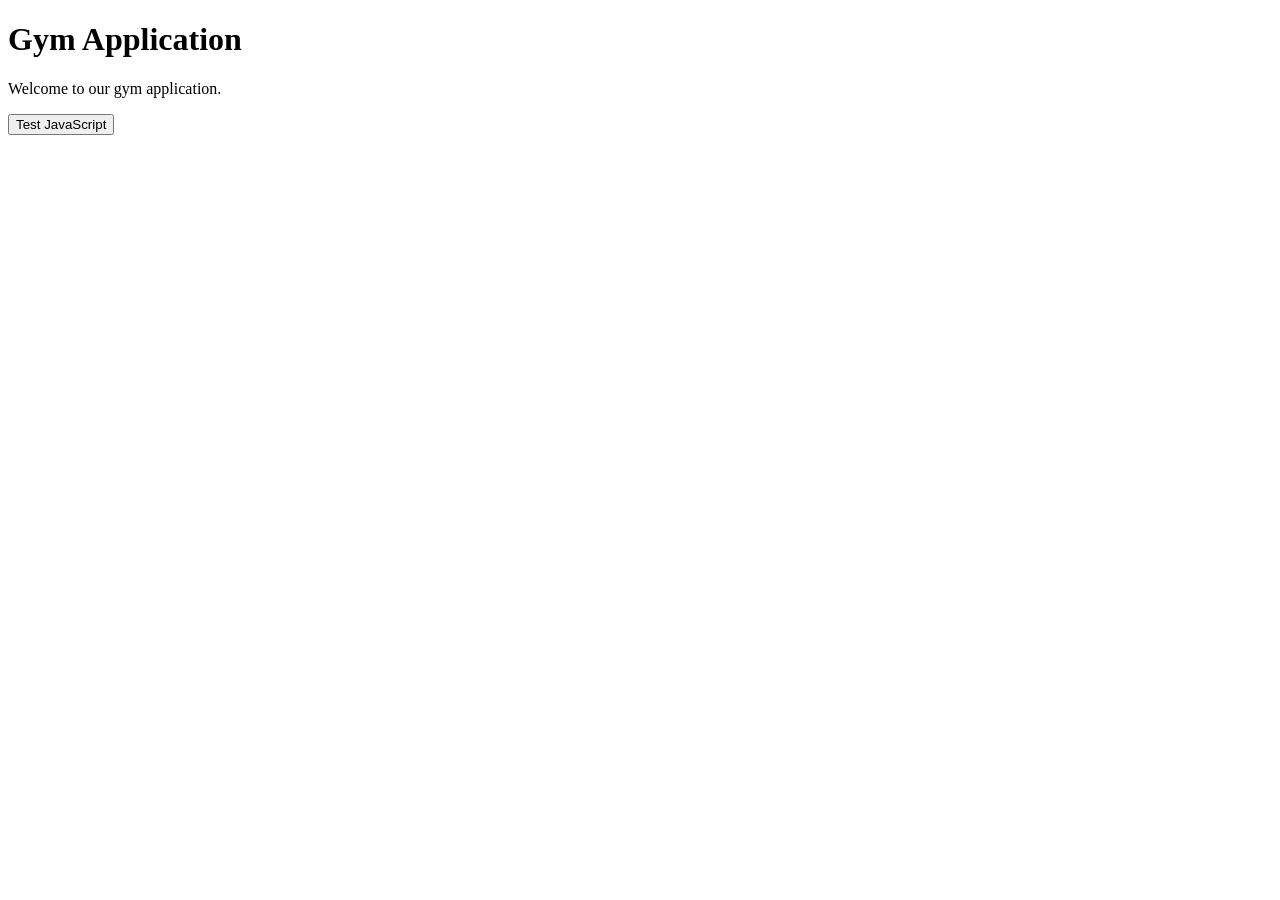
==== src/main/resources/static/html/index.html @ 3ef247a3 "Simple Post and Get request handling" ====
<!DOCTYPE html>
<html lang="en">

<head>
    <meta charset="UTF-8">
    <title>Gym Application</title>

    <link rel="stylesheet" href="/css/index.css">
    <script src="/script/index.js" defer></script>
</head>

<body>

<h1>Gym Application</h1>

<p>Welcome to our gym application.</p>

<button id="test-button">Test JavaScript</button>

</body>

</html>
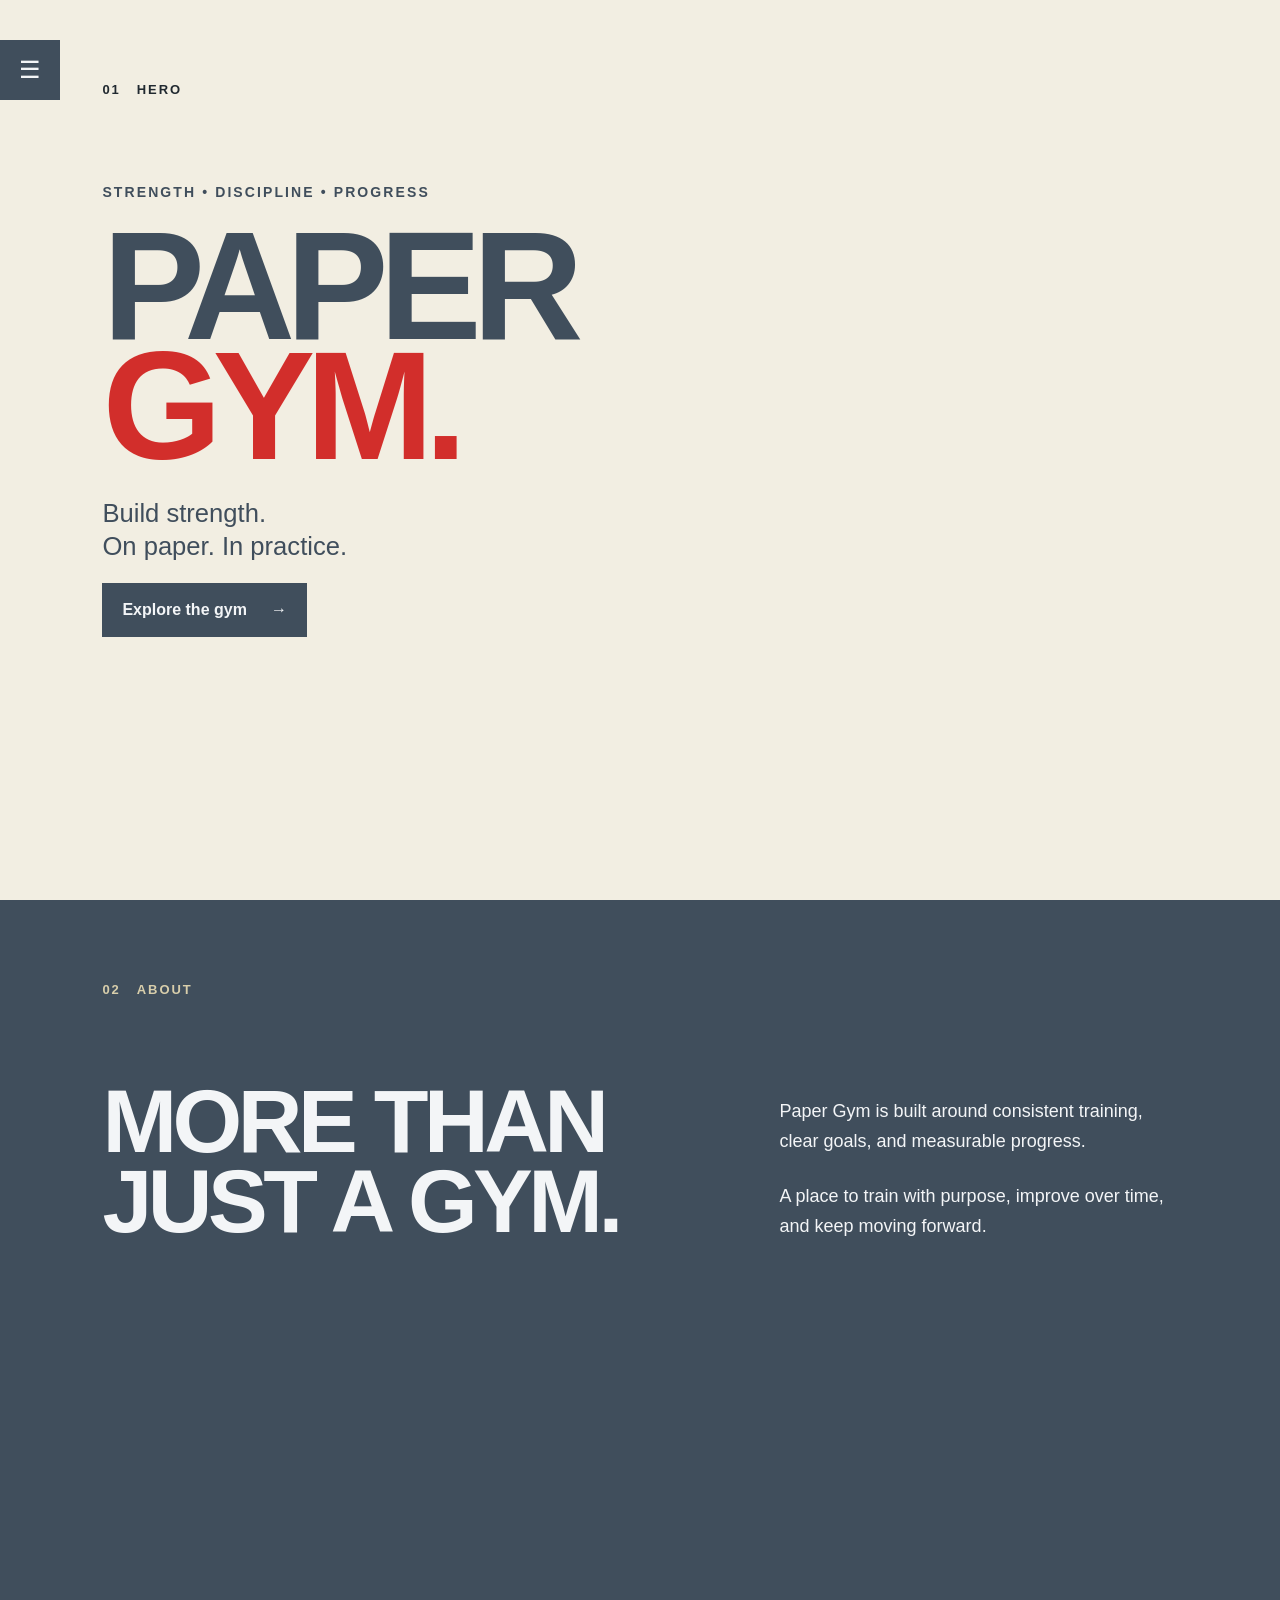
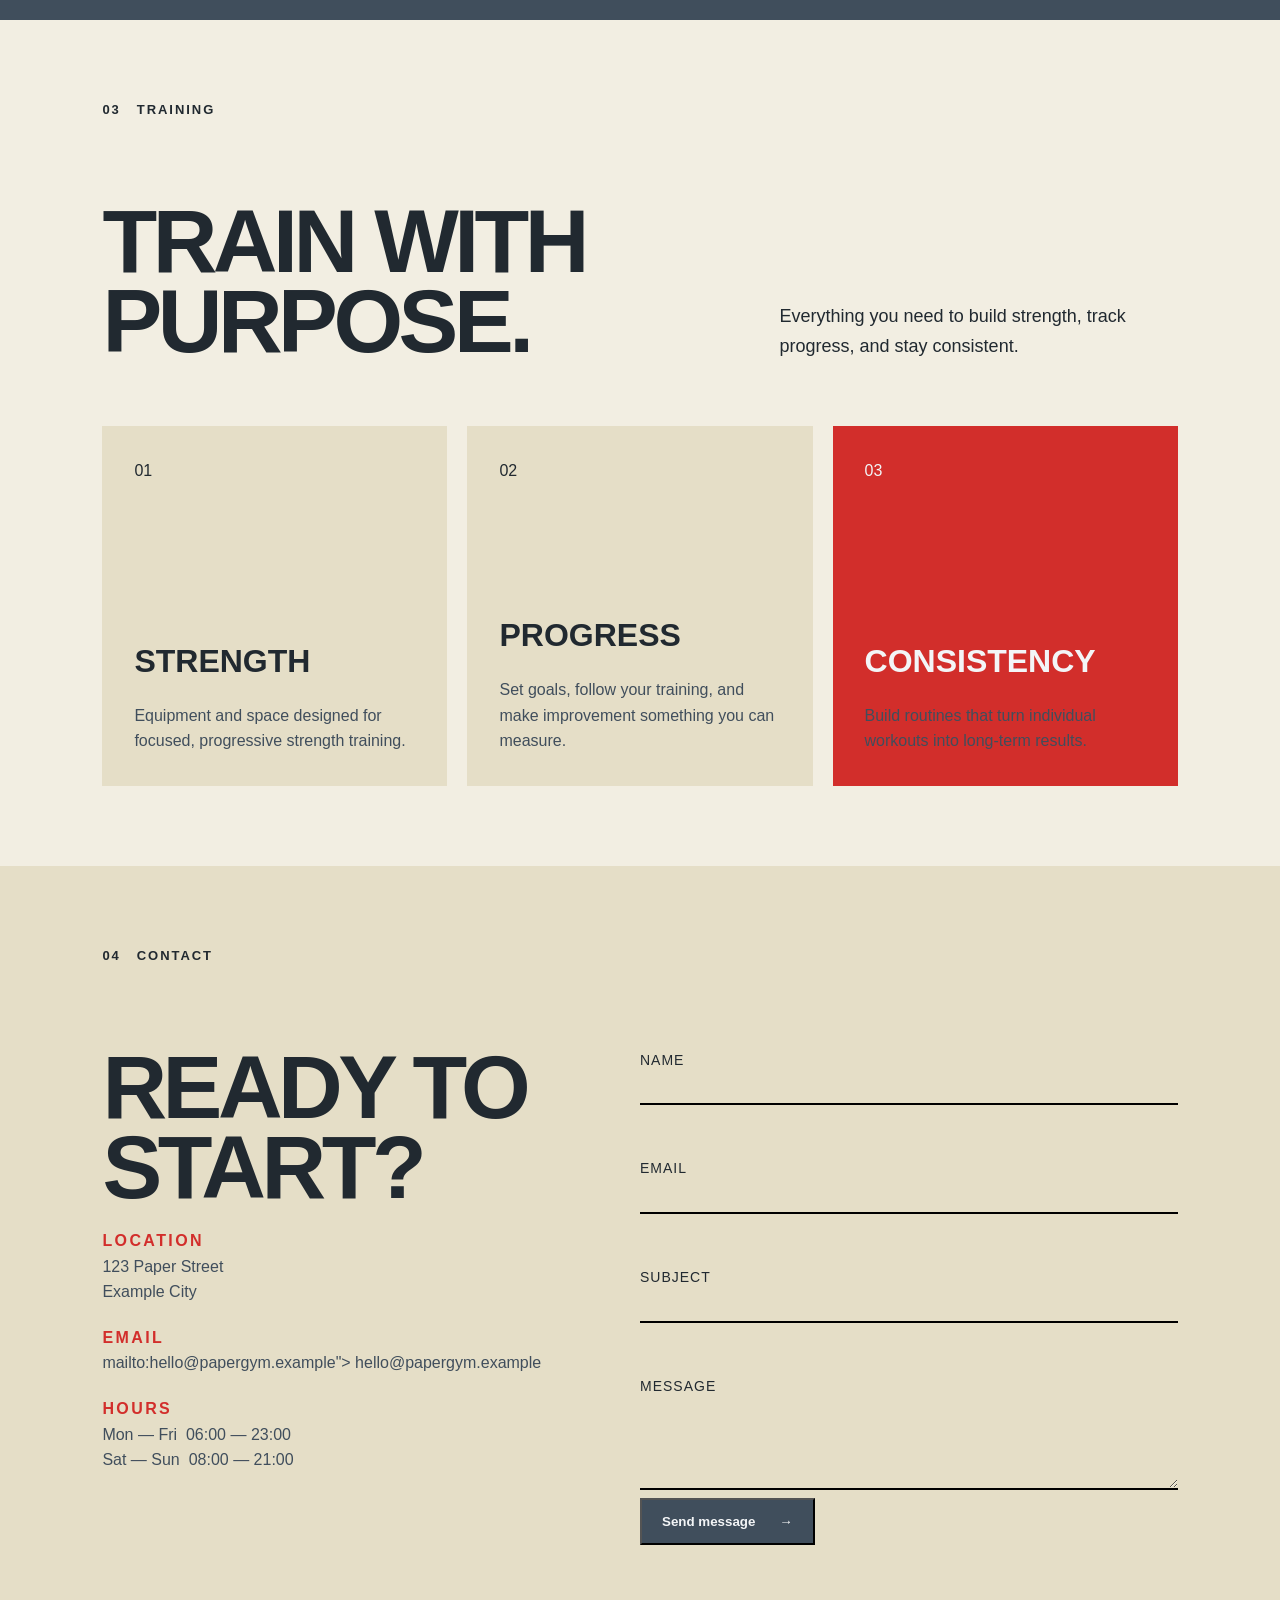
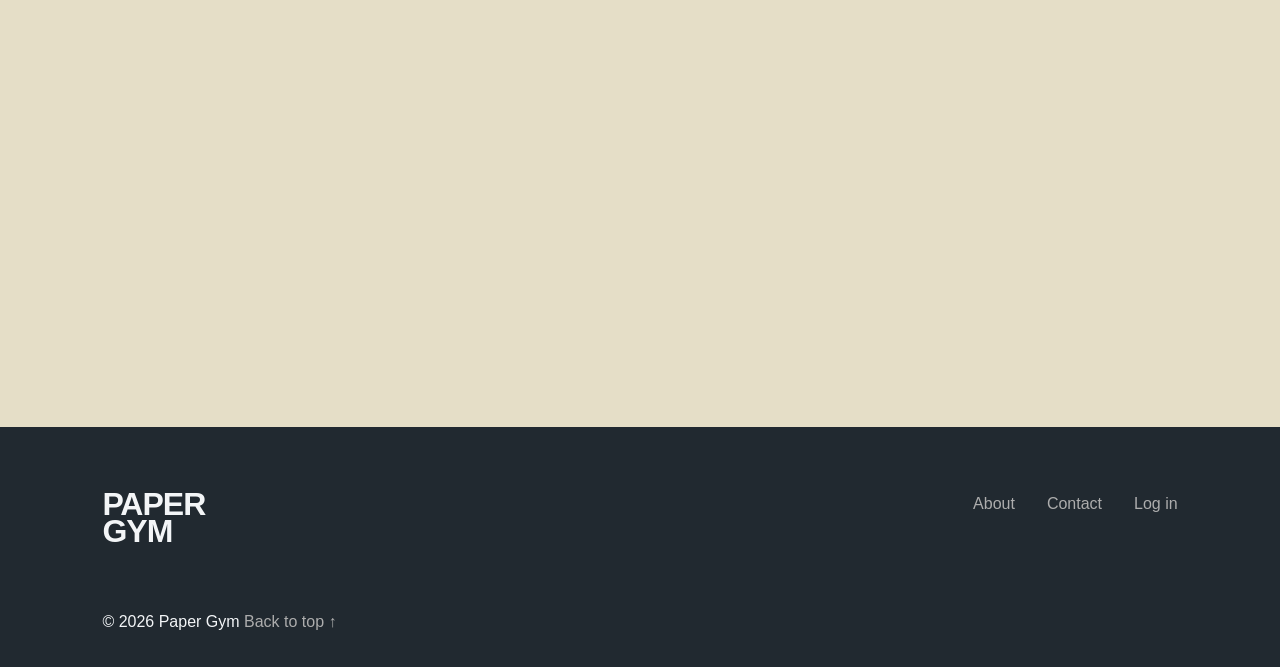
==== commit 5cee2ce3: "Staged two finished" ====
--- a/src/main/resources/static/html/index.html
+++ b/src/main/resources/static/html/index.html
@@ -3,20 +3,302 @@
 
 <head>
     <meta charset="UTF-8">
-    <title>Gym Application</title>
-
-    <link rel="stylesheet" href="/css/index.css">
-    <script src="/script/index.js" defer></script>
+    <meta name="viewport" content="width=device-width, initial-scale=1.0">
+
+    <title>Paper Gym</title>
+
+    <link rel="stylesheet" href="../css/style.css">
+    <link rel="stylesheet" href="../css/index.css">
+
+    <script src="../script/script.js" defer></script>
+    <script src="../script/index.js" defer></script>
+    <script src="../script/card-1-script.js" defer></script>
+
 </head>
 
 <body>
 
-<h1>Gym Application</h1>
-
-<p>Welcome to our gym application.</p>
-
-<button id="test-button">Test JavaScript</button>
+<!-- Sidebar -->
+<div class="nav-backdrop" id="navBackdrop"></div>
+<aside class="sidebar" id="sidebar">
+
+    <button
+            class="sidebar-tab"
+            id="sidebarTab"
+            type="button"
+            aria-label="Open navigation"
+            aria-expanded="false"
+    >
+        <span class="sidebar-icon">☰</span>
+    </button>
+
+    <div class="sidebar-content">
+
+        <a href="/" class="sidebar-brand">
+            <span>PAPER</span>
+            <span>GYM</span>
+        </a>
+
+        <nav class="sidebar-nav">
+            <a href="/">Home</a>
+            <a href="#contact">Contact</a>
+        </nav>
+
+        <div class="sidebar-user-area">
+
+            <!-- Authenticated state -->
+            <div class="sidebar-user sidebar-user--authenticated">
+
+                <div class="sidebar-profile">
+                    <div class="profile-avatar">
+                        A
+                    </div>
+
+                    <div class="profile-info">
+                        <strong>Alex</strong>
+                        <span>Member</span>
+                    </div>
+                </div>
+
+                <div class="sidebar-user-links">
+                    <a href="#">
+                        Profile
+                        <span>→</span>
+                    </a>
+
+                    <button type="button">
+                        Log out
+                    </button>
+                </div>
+
+            </div>
+
+            <!-- Guest state -->
+            <div class="sidebar-user sidebar-user--guest hidden">
+
+                <div class="sidebar-profile">
+                    <div class="profile-avatar profile-avatar--guest">
+                        ?
+                    </div>
+
+                    <div class="profile-info">
+                        <strong>Guest</strong>
+                        <span>Not signed in</span>
+                    </div>
+                </div>
+
+                <div class="sidebar-user-links">
+                    <a href="/login.html">
+                        Log in
+                        <span>→</span>
+                    </a>
+
+                    <a href="/register.html" class="secondary-action">
+                        Create account
+                        <span>→</span>
+                    </a>
+                </div>
+
+            </div>
+
+        </div>
+
+    </div>
+
+</aside>
+
+
+<!-- Main -->
+<main>
+    <section class="hero">
+        <!-- 1. Index -->
+        <div class="index-eyebrow-section text-color-black">
+            <span>01</span>
+            <span>Hero</span>
+        </div>
+
+        <!-- 2. Section -->
+        <div class="hero-content">
+            <p class="title-eyebrow-section">
+                Strength • Discipline • Progress
+            </p>
+
+            <h1 class="title-logo">
+                <span>PAPER</span>
+                <span>GYM.</span>
+            </h1>
+
+            <p class="title-tagline-section">
+                Build strength.<br>
+                On paper. In practice.
+            </p>
+
+            <a href="#about" class="button-1">
+                Explore the gym
+                <span>→</span>
+            </a>
+
+        </div>
+
+    </section>
+
+
+    <section class="section about" id="about">
+        <!-- 1. Index -->
+        <div class="index-eyebrow-section text-color-beige">
+            <span>02</span>
+            <span>About</span>
+        </div>
+
+        <!-- 2. Section -->
+        <div class="grid-double-column-2">
+            <h2 class="title-section">MORE THAN<br>JUST A GYM.</h2>
+
+            <div class="description-section">
+                <p>
+                    Paper Gym is built around consistent training,
+                    clear goals, and measurable progress.
+                </p>
+                <p>
+                    A place to train with purpose, improve over time,
+                    and keep moving forward.
+                </p>
+            </div>
+        </div>
+    </section>
+
+
+    <section class="section features">
+        <div class="index-eyebrow-section text-color-black">
+            <span>03</span>
+            <span>Training</span>
+        </div>
+        <div class="grid-double-column-2 features-intro">
+            <h2 class="title-section">TRAIN WITH<br>PURPOSE.</h2>
+            <div class="description-section">
+                <p>Everything you need to build strength, track progress, and stay consistent.</p>
+            </div>
+        </div>
+        <div class="grid-triple-column">
+
+            <article class="card-1">
+                <span class="feature-number">01</span>
+
+                <div class="card-1-content">
+                    <h3 class="type-h-1">Strength</h3>
+                    <p class="type-p-1">Equipment and space designed for focused, progressive strength training.</p>
+                </div>
+            </article>
+
+            <article class="card-1">
+                <span class="feature-number">02</span>
+
+                <div class="card-1-content">
+                    <h3 class="type-h-1">Progress</h3>
+                    <p class="type-p-1">Set goals, follow your training, and make improvement something you can measure.</p>
+                </div>
+            </article>
+
+            <article class="card-1 card-1-accent">
+                <span class="text-color-white">03</span>
+
+                <div class="text-color-white">
+                    <h3 class="type-h-1">Consistency</h3>
+                    <p class="type-p-1">Build routines that turn individual workouts into long-term results.</p>
+                </div>
+            </article>
+
+        </div>
+    </section>
+
+
+    <section class="section contact" id="contact">
+        <div class="index-eyebrow-section text-color-black">
+            <span>04</span>
+            <span>Contact</span>
+        </div>
+        <div class="grid-double-column">
+            <div class="flex-single-vertical">
+                    <h2 class="title-section">READY TO<br>START?</h2>
+                    <div class="contact-details">
+                        <span class="type-label-1">Location</span>
+                        <p class="type-p-1">123 Paper Street<br>Example City</p>
+                        <span class="type-label-1">Email</span>
+                        <a class="type-a-1">mailto:hello@papergym.example"> hello@papergym.example</a>
+                        <span class="type-label-1">Hours</span>
+                        <p class="type-p-1">Mon — Fri&nbsp;&nbsp;06:00 — 23:00<br>Sat — Sun&nbsp;&nbsp;08:00 — 21:00</p>
+                    </div>
+            </div>
+
+
+            <div>
+                <form class="form-1 contact-form" action="/api/contact" method="post">
+
+                    <label for="name">Name</label>
+                    <input
+                            type="text"
+                            id="name"
+                            name="name"
+                            required
+                    >
+                    <label for="email">Email</label>
+                    <input
+                            type="email"
+                            id="email"
+                            name="email"
+                            required
+                    >
+                    <label for="subject">Subject</label>
+                    <input
+                            type="text"
+                            id="subject"
+                            name="subject"
+                            required
+                    >
+                    <label for="message">Message</label>
+                    <textarea
+                            id="message"
+                            name="message"
+                            rows="6"
+                            required
+                    ></textarea>
+
+
+                    <button type="submit">
+                        Send message
+                        <span>→</span>
+                    </button>
+
+                </form>
+            </div>
+        </div>
+    </section>
+
+
+    <footer class="footer ">
+
+        <div class="footer-main">
+
+            <a href="/" class="footer-brand">
+                <span>PAPER</span>
+                <span>GYM</span>
+            </a>
+
+            <div class="footer-links">
+                <a href="#about">About</a>
+                <a href="#contact">Contact</a>
+                <a href="/login.html">Log in</a>
+            </div>
+
+        </div>
+
+        <div class="footer-bottom">
+            <span>© 2026 Paper Gym</span>
+            <a href="#">Back to top ↑</a>
+        </div>
+
+    </footer>
+</main>
 
 </body>
-
 </html>
--- a/src/main/resources/static/css/style.css
+++ b/src/main/resources/static/css/style.css
@@ -0,0 +1,587 @@
+/***************************************************
+*   DEFAULT STUFFS
+***************************************************/
+html {
+    scroll-behavior: smooth;
+}
+
+* {
+    margin: 0;
+    padding: 0;
+    box-sizing: border-box;
+}
+
+body {
+    overflow-x: hidden;
+    font-family: -apple-system, BlinkMacSystemFont, 'Segoe UI', Roboto, 'Helvetica Neue', Arial, sans-serif;
+    user-select: auto;
+    background: var(--color-beige1);
+    line-height: 1.6;
+}
+
+
+/***************************************************
+*   COLORS STUFFS
+***************************************************/
+:root {
+    --color-beige1: #F2EEE2;
+    --color-beige2: #E5DEC7;
+    --color-beige3: #D8CEAB;
+    --color-slateblue: #404E5C;
+    --color-slatered: #D22E2B;
+    --color-white: #F3F5F7;
+    --color-gray: #ADADAD;
+    --color-black: #212930;
+    --color-success: #3E7C59;
+    --color-info:#3F6F8F;
+    --color-warning: #C58A16;
+    --color-error: #D22E2B;
+
+}
+.text-color-black {
+    color: var(--color-black);
+}
+.text-color-beige {
+    color: var(--color-beige3);
+}
+.text-color-white {
+    color: var(--color-white);
+}
+.background-color-blue {
+    background-color: var(--color-slateblue);
+}
+.background-color-beige {
+    background-color: var(--color-beige1);
+}
+
+
+
+
+/***************************************************
+*   SIDEBAR STUFFS
+***************************************************/
+.sidebar {
+    position: fixed;
+    z-index: 1000;
+    top: 0;
+    left: 0;
+
+    /*[TODO] responsiveness*/
+    width: 320px;
+    height: 100vh;
+
+    background: var(--color-slateblue);
+
+    transform: translateX(-100%);
+    transition: transform 100ms ease;
+}
+.sidebar.open {
+    transform: translateX(0);
+}
+.sidebar-tab {
+    position: absolute;
+    top: 40px;
+    left: 100%;
+
+    /*[TODO] responsiveness*/
+    width: 60px;
+    height: 60px;
+
+    border: none;
+    background: var(--color-slateblue);
+    color: var(--color-white);
+
+    font-size: 24px;
+    cursor: pointer;
+}
+.nav-backdrop {
+    position: fixed;
+    z-index: 900;
+    inset: 0;
+
+    background: rgba(0, 0, 0, 0.2);
+
+    opacity: 0;
+    visibility: hidden;
+
+    transition: opacity 100ms ease,
+    visibility 100ms ease;
+}
+.nav-backdrop.open {
+    opacity: 1;
+    visibility: visible;
+}
+.sidebar-content {
+    height: 100%;
+    padding: 40px 32px;
+
+    display: flex;
+    flex-direction: column;
+
+    color: var(--color-white);
+}
+.sidebar-brand {
+    display: flex;
+    flex-direction: column;
+
+    width: fit-content;
+
+    color: var(--color-white);
+    text-decoration: none;
+
+    font-size: 32px;
+    font-weight: 800;
+    line-height: 0.85;
+    letter-spacing: -1px;
+}
+.sidebar-nav {
+    display: flex;
+    flex-direction: column;
+
+    gap: 8px;
+    margin-top: 64px;
+}
+.sidebar-nav a {
+    padding: 12px 0;
+
+    color: var(--color-white);
+    text-decoration: none;
+
+    font-size: 20px;
+    font-weight: 600;
+
+    transition: color 150ms ease,
+    transform 150ms ease;
+}
+.sidebar-nav a:hover {
+    color: var(--color-beige3);
+    transform: translateX(6px);
+}
+.sidebar-profile {
+    display: flex;
+    align-items: center;
+    gap: 14px;
+
+    margin-bottom: 24px;
+}
+.profile-avatar {
+    width: 48px;
+    height: 48px;
+
+    display: grid;
+    place-items: center;
+
+    border-radius: 50%;
+
+    background: var(--color-slatered);
+    color: var(--color-white);
+
+    font-size: 18px;
+    font-weight: 700;
+}
+.profile-info {
+    display: flex;
+    flex-direction: column;
+}
+.profile-info strong {
+    font-size: 16px;
+}
+.profile-info span {
+    color: var(--color-gray);
+    font-size: 14px;
+}
+.sidebar-user-links {
+    display: flex;
+    flex-direction: column;
+    gap: 8px;
+}
+.sidebar-user-links a,
+.sidebar-user-links button {
+    width: 100%;
+    padding: 10px 0;
+
+    border: none;
+    background: none;
+
+    color: var(--color-white);
+
+    font: inherit;
+    text-align: left;
+    text-decoration: none;
+
+    cursor: pointer;
+}
+.sidebar-user-links a {
+    display: flex;
+    justify-content: space-between;
+}
+.sidebar-user-links button {
+    color: var(--color-gray);
+}
+.sidebar-user-links a:hover,
+.sidebar-user-links button:hover {
+    color: var(--color-beige3);
+}
+.profile-avatar--guest {
+    background: transparent;
+    border: 2px solid var(--color-gray);
+    color: var(--color-gray);
+}
+.sidebar-user-area {
+    margin-top: auto;
+    width: 100%;
+}
+.sidebar-user {
+    padding-top: 24px;
+    border-top: 1px solid rgba(243, 245, 247, 0.25);
+}
+
+
+/***************************************************
+*   SECTION STUFFS
+***************************************************/
+.section {
+    min-height: 80vh;
+    padding: 80px 8vw;
+}
+.hidden {
+    display: none;
+}
+
+/***************************************************
+*   FLEX AND GRID BOXES STUFFS
+***************************************************/
+.flex-single-vertical{
+    display: flex;
+    align-items: start;
+    flex-direction: column;
+}
+.grid-double-column {
+    min-height: 100vh;
+    display: grid;
+    grid-template-columns: 1fr 1fr;
+}
+.grid-double-column-2{
+    display: grid;
+    grid-template-columns: 1.5fr 1fr;
+    gap: 80px;
+    align-items: end;
+}
+.grid-double-column {
+
+}
+.grid-triple-column {
+    display: grid;
+    grid-template-columns: repeat(3, 1fr);
+    gap: 20px;
+}
+
+/***************************************************
+*   TYPOGRAPHY SECTION
+***************************************************/
+.title-logo{
+    display: flex;
+    flex-direction: column;
+    color: var(--color-slateblue);
+    font-size: clamp(5rem, 12vw, 10rem);
+    font-weight: 800;
+
+    line-height: 0.78;
+    letter-spacing: -0.06em;
+}
+.title-logo span:last-child {
+    color: var(--color-slatered);
+}
+
+.title-section {
+    font-size: clamp(3.5rem, 7vw, 7rem);
+    line-height: 0.9;
+    letter-spacing: -0.05em;
+}
+.index-eyebrow-section {
+    display: flex;
+    gap: 16px;
+    margin-bottom: 80px;
+    font-size: 13px;
+    font-weight: 600;
+    letter-spacing: 0.15em;
+    text-transform: uppercase;
+}
+.title-eyebrow-section {
+    margin-bottom: 24px;
+    color: var(--color-slateblue);
+    font-size: 14px;
+    font-weight: 600;
+    letter-spacing: 0.15em;
+    text-transform: uppercase;
+}
+.title-tagline-section {
+    margin-top: 30px;
+    margin-bottom: 20px;
+    color: var(--color-slateblue);
+
+    font-size: clamp(1.2rem, 2vw, 1.7rem);
+    font-weight: 500;
+
+    line-height: 1.3;
+}
+.description-section {
+    max-width: 450px;
+    font-size: 18px;
+    line-height: 1.7;
+}
+.description-section p + p {
+    margin-top: 24px;
+}
+
+.type-h-1 {
+    margin-bottom: 16px;
+    font-size: 32px;
+    text-transform: uppercase;
+    text-decoration: none;
+}
+.type-p-1 {
+    max-width: 320px;
+
+    color: var(--color-slateblue);
+
+    line-height: 1.6;
+}
+.type-label-1 {
+    display: block;
+    color: var(--color-slatered);
+    font-weight: 700;
+    letter-spacing: 0.15em;
+    text-transform: uppercase;
+}
+.type-a-1 {
+    color: var(--color-slateblue);
+    line-height: 1.6;
+    text-decoration: none;
+}
+.type-a-1:hover {
+    color: var(--color-slatered);
+}
+
+
+/***************************************************
+*   BUTTONS STUFFS
+***************************************************/
+.button-1 {
+    display: inline-flex;
+    align-items: center;
+    gap: 24px;
+    padding: 14px 20px;
+    background: var(--color-slateblue);
+    color: var(--color-white);
+    text-decoration: none;
+    font-weight: 600;
+    transition: background 150ms ease,
+    gap 150ms ease;
+}
+.button-1:hover {
+    background: var(--color-slatered);
+    gap: 32px;
+}
+
+/***************************************************
+*   LINKS MESSAGES
+***************************************************/
+.link-1{
+    color: var(--color-slatered);
+    font-weight: 700;
+    text-decoration: none;
+}
+.link-1:hover {
+    text-decoration: underline;
+}
+
+
+/***************************************************
+*   CARDS STUFFS
+***************************************************/
+.card-1 {
+    min-height: 360px;
+    padding: 32px;
+
+    display: flex;
+    flex-direction: column;
+    justify-content: space-between;
+
+    background: var(--color-beige2);
+
+    transition: background 180ms ease,
+    transform 180ms ease;
+
+    perspective: 1000px;
+    --rotate-x: 0deg;
+    --rotate-y: 0deg;
+}
+.card-1:hover {
+    background: var(--color-beige3);
+    transform: rotateX(var(--rotate-x)) rotateY(var(--rotate-y));
+}
+.card-1-accent {
+    background: var(--color-slatered);
+    color: var(--color-white);
+}
+.card-1-accent:hover {
+    background: var(--color-slatered);
+}
+
+/***************************************************
+*   FORMS
+***************************************************/
+.form-1 input{
+    width: 100%;
+    padding: 8px 0px;
+    border: none;
+    border-bottom: 2px solid #000;
+    background: transparent;
+    outline: none;
+    margin-bottom: 50px;
+}
+.form-1 textarea {
+    width: 100%;
+    border: none;
+    border-bottom: 2px solid #000;
+    outline: none;
+    background: transparent;
+}
+.form-1 label {
+    pointer-events: none;
+    font-size: 14px;
+    letter-spacing: 1px;
+    text-transform: uppercase;
+}
+.form-1 button {
+    display: inline-flex;
+    align-items: center;
+    gap: 24px;
+    padding: 14px 20px;
+    background: var(--color-slateblue);
+    color: var(--color-white);
+    text-decoration: none;
+    font-weight: 600;
+    transition: background 150ms ease,
+    gap 150ms ease;
+}
+.form-1 button:hover {
+    background: var(--color-slatered);
+    gap: 32px;
+}
+
+
+/***************************************************
+*   FROM MESSAGES
+***************************************************/
+.form-message {
+    padding: 14px 16px;
+    font-size: 14px;
+    font-weight: 500;
+}
+.form-message--error {
+    border-left: 4px solid var(--color-error);
+    background: color-mix(in srgb, var(--color-error) 8%, transparent);
+    color: var(--color-error);
+}
+.form-message--warning {
+    border-left: 4px solid var(--color-warning);
+    background: color-mix(in srgb, var(--color-warning) 10%, transparent);
+    color: var(--color-warning);
+}
+.form-message--info {
+    border-left: 4px solid var(--color-info);
+    background: color-mix(in srgb, var(--color-info) 10%, transparent);
+    color: var(--color-info);
+}
+.form-message--success {
+    border-left: 4px solid var(--color-success);
+    background: color-mix(in srgb, var(--color-success) 10%, transparent);
+    color: var(--color-success);
+}
+
+
+/***************************************************
+*   FOOTER SECTION
+***************************************************/
+.footer {
+    padding: 64px 8vw 32px;
+    background: var(--color-black);
+    color: var(--color-white);
+}
+.footer-main {
+    display: flex;
+    justify-content: space-between;
+    align-items: flex-start;
+    padding-bottom: 64px;
+}
+.footer-brand {
+    display: flex;
+    flex-direction: column;
+
+    color: var(--color-white);
+    text-decoration: none;
+
+    font-size: 32px;
+    font-weight: 800;
+
+    line-height: 0.85;
+    letter-spacing: -1px;
+}
+.footer-links {
+    display: flex;
+    gap: 32px;
+}
+.footer-links a {
+    color: var(--color-gray);
+
+    text-decoration: none;
+    font-weight: 500;
+
+    transition: color 150ms ease;
+}
+.footer-links a:hover {
+    color: var(--color-white);
+}
+.footer-bottom a {
+    color: var(--color-gray);
+    text-decoration: none;
+
+    transition: color 150ms ease;
+}
+.footer-bottom a:hover {
+    color: var(--color-white);
+}
+
+
+
+
+/* RESPONSIVE */
+@media (max-width: 800px) {
+
+    .grid-double-column {
+        grid-template-columns: 1fr;
+        gap: 60px;
+    }
+
+    .grid-double-column-2{
+        grid-template-columns: 1fr;
+    }
+    .grid-triple-column {
+        grid-template-columns: 1fr;
+    }
+
+    .contact .right {
+        padding-left: 0;
+        padding-top: 60px;
+
+        border-left: none;
+        border-top: 1px solid #000;
+    }
+}
+
+
+
+
+
--- a/src/main/resources/static/css/index.css
+++ b/src/main/resources/static/css/index.css
@@ -0,0 +1,110 @@
+
+
+
+/***************************************************
+*   HERO SECTION
+***************************************************/
+.hero {
+    position: relative;
+
+    min-height: 100vh;
+    padding: 80px 8vw;
+
+    display: flex;
+    align-items: start;
+    flex-direction: column;
+
+    background: var(--color-beige1);
+    color: var(--color-black);
+
+}
+.hero-content {
+    width: 100%;
+}
+
+
+
+
+
+
+
+/***************************************************
+*   ABOUT SECTION
+***************************************************/
+.about {
+    background: var(--color-slateblue);
+    color: var(--color-white);
+}
+
+
+/***************************************************
+*   FEATURE SECTION
+***************************************************/
+.features {
+    background: var(--color-beige1);
+    color: var(--color-black);
+}
+.features-intro {
+    margin-bottom: 64px;
+}
+
+
+
+
+/***************************************************
+*   CONTACT SECTION
+***************************************************/
+.contact {
+    background: var(--color-beige2);
+    color: var(--color-black);
+}
+
+
+
+
+.contact-details p{
+    color: var(--color-slateblue);
+    line-height: 1.6;
+    text-decoration: none;
+}
+.contact-details a {
+    color: var(--color-slateblue);
+    line-height: 1.6;
+    text-decoration: none;
+}
+.contact-details a:hover {
+    color: var(--color-slatered);
+}
+.contact-label {
+    display: block;
+    color: var(--color-slatered);
+    font-weight: 700;
+    letter-spacing: 0.15em;
+    text-transform: uppercase;
+}
+.contact .contact-details {
+    display: flex;
+    flex-direction: column;
+}
+.contact .contact-details span {
+    margin-top: 20px;
+}
+
+
+
+/**/
+
+
+
+
+
+.contact-form {
+    width: 100%;
+}
+
+
+
+
+
+
+
